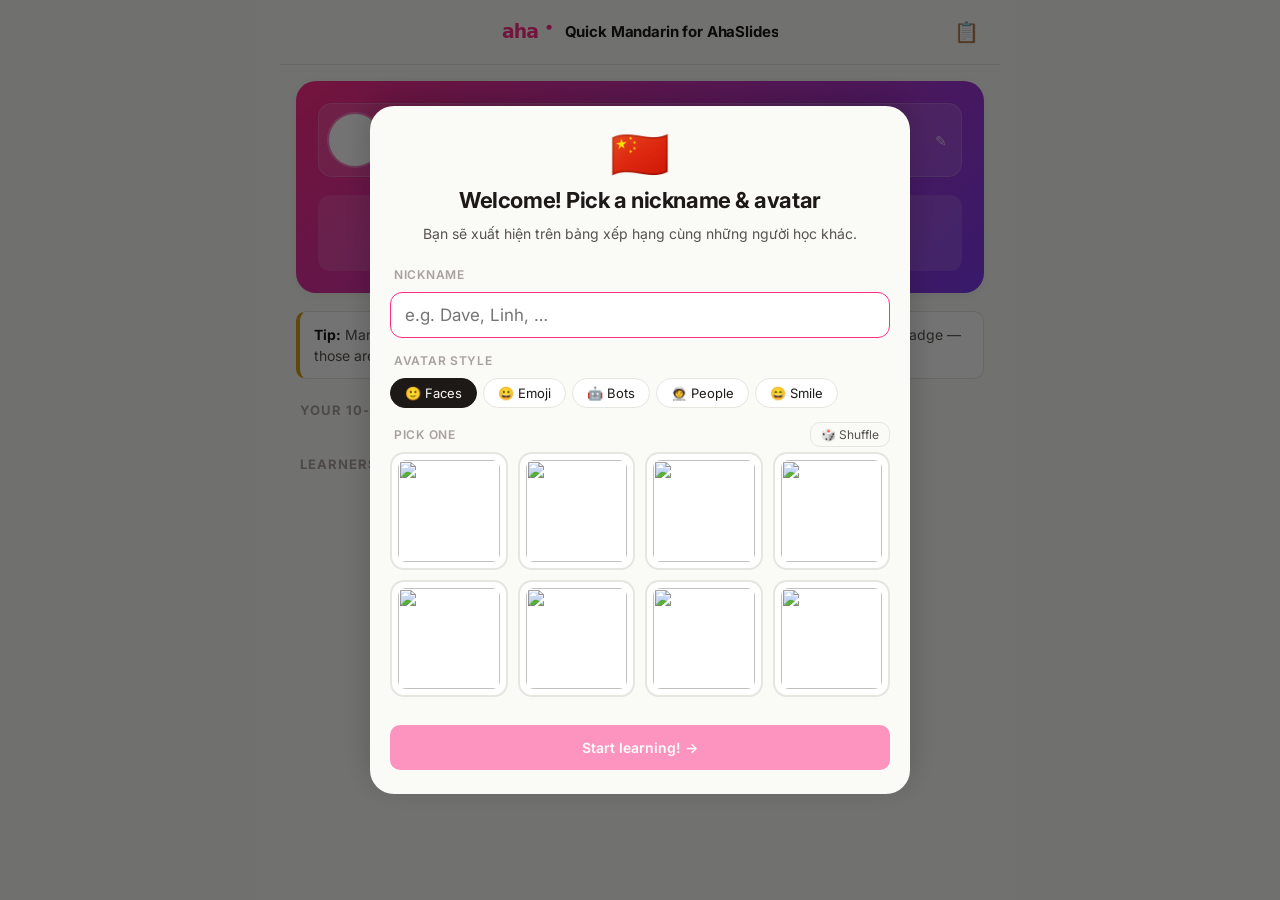
==== basic-mandarin-for-ahasliders/index.html @ 8d7c3f07 "Add Slack link preview (og:image) + workflow logo fetch - New og-card.png/svg generated at 1200x630 " ====
<!DOCTYPE html>
<html lang="en">
<head>
  <meta charset="UTF-8" />
  <meta name="viewport" content="width=device-width, initial-scale=1, viewport-fit=cover" />
  <meta name="theme-color" content="#FF2D87" />
  <title>Quick Mandarin for AhaSlides</title>
  <meta name="description" content="A 10-day countdown that teaches AhaSliders practical Mandarin for the China trip — tones, WeChat/Alipay, getting around, food, and emergencies. Uses Hán Việt cognates for Vietnamese speakers." />

  <!-- Open Graph (Slack, Facebook, LinkedIn link previews) -->
  <meta property="og:type" content="website" />
  <meta property="og:site_name" content="AhaSlides" />
  <meta property="og:title" content="Quick Mandarin for AhaSlides" />
  <meta property="og:description" content="A 10-day countdown for AhaSliders heading to China. 15 min/day · tones · WeChat & Alipay · live leaderboard." />
  <meta property="og:url" content="https://mrdungx.github.io/testzone/basic-mandarin-for-ahasliders/" />
  <meta property="og:image" content="https://mrdungx.github.io/testzone/basic-mandarin-for-ahasliders/og-card.png" />
  <meta property="og:image:width" content="1200" />
  <meta property="og:image:height" content="630" />
  <meta property="og:image:alt" content="Quick Mandarin for AhaSlides — 10 days, tones, 100+ phrases" />

  <!-- Twitter card -->
  <meta name="twitter:card" content="summary_large_image" />
  <meta name="twitter:title" content="Quick Mandarin for AhaSlides" />
  <meta name="twitter:description" content="A 10-day countdown for AhaSliders heading to China. 15 min/day · tones · WeChat & Alipay · live leaderboard." />
  <meta name="twitter:image" content="https://mrdungx.github.io/testzone/basic-mandarin-for-ahasliders/og-card.png" />

  <link rel="icon" type="image/svg+xml" href="aha-logo.svg" />
  <link rel="stylesheet" href="styles.css" />
  <link rel="preconnect" href="https://fonts.googleapis.com" />
  <link rel="preconnect" href="https://fonts.gstatic.com" crossorigin />
  <link rel="preconnect" href="https://api.dicebear.com" crossorigin />
  <link href="https://fonts.googleapis.com/css2?family=Noto+Sans+SC:wght@400;500;700&family=Inter:wght@400;500;600;700&display=swap" rel="stylesheet" />
</head>
<body>
  <header class="topbar">
    <button id="back-btn" class="icon-btn" aria-label="Back" hidden>←</button>
    <div class="brand">
      <img class="brand-logo" src="aha-logo.svg" alt="AhaSlides" width="70" height="28" />
      <h1 id="title">Quick Mandarin for AhaSlides</h1>
    </div>
    <button id="cheatsheet-btn" class="icon-btn" aria-label="Cheat sheet" title="Cheat sheet">📋</button>
  </header>

  <main id="app"></main>

  <template id="tpl-home">
    <section class="home">
      <div class="hero">
        <div class="hero-row">
          <button class="hero-profile" id="profile-chip" type="button" aria-label="Edit profile">
            <span class="hero-avatar" id="hero-avatar"></span>
            <span class="hero-name-block">
              <small>Bạn là</small>
              <strong id="hero-name">—</strong>
            </span>
            <span class="hero-edit">✎</span>
          </button>
        </div>
        <div class="hero-stats">
          <div><strong id="days-left">—</strong><span>days to trip</span></div>
          <div><strong id="words-learned">0</strong><span>words</span></div>
          <div><strong id="streak">0</strong><span>day streak</span></div>
        </div>
      </div>

      <div class="tip-card">
        <strong>Tip:</strong> Many Chinese words are nearly identical to Vietnamese (Hán Việt). Look for the <span class="hv-pill">HV</span> badge — those are essentially free for you.
      </div>

      <div class="section-row">
        <h3 class="section-h">Your 10-day plan</h3>
      </div>
      <ol id="lesson-list" class="lesson-list"></ol>

      <div class="section-row">
        <h3 class="section-h">Learners</h3>
        <span class="section-h-right" id="learners-status"></span>
      </div>
      <div id="leaderboard" class="leaderboard"></div>

      <div class="util-row">
        <button id="reset-btn" class="ghost-btn">Reset progress</button>
      </div>
    </section>
  </template>

  <template id="tpl-lesson">
    <section class="lesson">
      <div class="lesson-head">
        <span class="day-pill" id="day-pill"></span>
        <h2 id="lesson-title"></h2>
        <p class="lesson-sub" id="lesson-sub"></p>
      </div>

      <div id="lesson-body"></div>

      <div class="step-nav">
        <button id="prev-step" class="ghost-btn">← Back</button>
        <div class="progress-dots" id="progress-dots"></div>
        <button id="next-step" class="primary-btn">Next →</button>
      </div>
    </section>
  </template>

  <template id="tpl-cheatsheet">
    <section class="cheatsheet">
      <h2>📋 Trip Cheat Sheet</h2>
      <p class="cheat-sub">Mọi câu cần dùng, một trang. Bấm chữ Hán để nghe phát âm.</p>
      <div id="cheat-body"></div>
    </section>
  </template>

  <template id="tpl-onboarding">
    <div class="onboarding-backdrop">
      <div class="onboarding-card">
        <div class="onboarding-head">
          <div class="hero-flag">🇨🇳</div>
          <h2 id="onb-title">Welcome! Pick a nickname & avatar</h2>
          <p id="onb-sub">Bạn sẽ xuất hiện trên bảng xếp hạng cùng những người học khác.</p>
        </div>

        <label class="onb-label" for="onb-nickname">Nickname</label>
        <input id="onb-nickname" type="text" maxlength="20" placeholder="e.g. Dave, Linh, …" autocomplete="off" />

        <label class="onb-label">Avatar style</label>
        <div class="onb-styles" id="onb-styles"></div>

        <div class="onb-grid-head">
          <label class="onb-label">Pick one</label>
          <button type="button" class="ghost-btn small" id="onb-shuffle">🎲 Shuffle</button>
        </div>
        <div class="onb-avatars" id="onb-avatars"></div>

        <button class="primary-btn full" id="onb-submit" disabled>Start learning! →</button>
        <button type="button" class="ghost-btn full" id="onb-cancel" hidden>Cancel</button>
      </div>
    </div>
  </template>

  <script src="config.js"></script>
  <script src="lessons.js"></script>
  <script src="app.js"></script>
</body>
</html>
---- basic-mandarin-for-ahasliders/styles.css ----
:root {
  /* AhaSlides brand palette — Radical Pink + Violet (see Design Principles doc) */
  --bg: #fafaf7;
  --surface: #ffffff;
  --surface-2: #f4f4ef;
  --ink: #1c1917;
  --ink-soft: #57534e;
  --ink-faint: #a8a29e;
  --accent: #FF2D87;       /* Radical Pink */
  --accent-soft: #FFE4EF;
  --accent-deep: #C20E63;
  --violet: #7C3AED;       /* AhaSlides Violet — used in hero gradient */
  --gold: #d4a017;
  --green: #15803d;
  --green-soft: #dcfce7;
  --blue: #1d4ed8;
  --blue-soft: #dbeafe;
  --border: #e7e5e0;
  --shadow: 0 2px 8px rgba(0, 0, 0, 0.06);
  --radius: 14px;
  --radius-lg: 20px;
}

@media (prefers-color-scheme: dark) {
  :root {
    --bg: #14110f;
    --surface: #1f1c1a;
    --surface-2: #2a2623;
    --ink: #f5f5f4;
    --ink-soft: #d6d3d1;
    --ink-faint: #78716c;
    --accent: #FF6BAA;
    --accent-soft: #3b1828;
    --accent-deep: #FF2D87;
    --violet: #A78BFA;
    --green-soft: #14301c;
    --blue-soft: #1a2444;
    --gold: #facc15;
    --border: #3a3431;
    --shadow: 0 2px 12px rgba(0, 0, 0, 0.35);
  }
}

* { box-sizing: border-box; }

html, body {
  margin: 0;
  padding: 0;
  background: var(--bg);
  color: var(--ink);
  font-family: 'Inter', -apple-system, BlinkMacSystemFont, 'Segoe UI', Roboto, sans-serif;
  font-size: 16px;
  line-height: 1.5;
  -webkit-tap-highlight-color: transparent;
}

body {
  max-width: 720px;
  margin: 0 auto;
  padding-bottom: max(24px, env(safe-area-inset-bottom));
}

.topbar {
  position: sticky;
  top: 0;
  z-index: 10;
  display: flex;
  align-items: center;
  gap: 8px;
  padding: 14px 16px;
  padding-top: max(14px, env(safe-area-inset-top));
  background: var(--bg);
  border-bottom: 1px solid var(--border);
}

.brand {
  flex: 1;
  display: flex;
  align-items: center;
  justify-content: center;
  gap: 8px;
  min-width: 0;
}

.brand-logo {
  height: 22px;
  width: auto;
  flex-shrink: 0;
  display: block;
}

.topbar h1 {
  margin: 0;
  font-size: 15px;
  font-weight: 700;
  letter-spacing: -0.01em;
  white-space: nowrap;
  overflow: hidden;
  text-overflow: ellipsis;
}

@media (max-width: 380px) {
  .topbar h1 { font-size: 13px; }
}

.icon-btn {
  background: none;
  border: none;
  color: var(--ink);
  font-size: 20px;
  width: 36px;
  height: 36px;
  border-radius: 10px;
  cursor: pointer;
  display: inline-flex;
  align-items: center;
  justify-content: center;
}

.icon-btn:hover { background: var(--surface-2); }
.icon-btn[hidden] { visibility: hidden; display: inline-flex; }

main { padding: 16px; }

/* ----------------- Home ----------------- */

.hero {
  background: linear-gradient(135deg, var(--accent) 0%, var(--violet) 100%);
  color: #fff;
  border-radius: var(--radius-lg);
  padding: 22px;
  margin-bottom: 18px;
  box-shadow: var(--shadow);
}

.hero-row {
  display: flex;
  gap: 16px;
  align-items: center;
}

.hero-flag {
  font-size: 44px;
  line-height: 1;
}

.hero h2 {
  margin: 0 0 4px;
  font-size: 22px;
  letter-spacing: -0.02em;
}

.hero-sub {
  margin: 0;
  font-size: 14px;
  opacity: 0.88;
}

.hero-stats {
  display: grid;
  grid-template-columns: repeat(3, 1fr);
  gap: 8px;
  margin-top: 18px;
  background: rgba(255, 255, 255, 0.12);
  border-radius: 12px;
  padding: 12px;
}

.hero-stats > div {
  display: flex;
  flex-direction: column;
  align-items: center;
  text-align: center;
}

.hero-stats strong {
  font-size: 22px;
  font-weight: 700;
}

.hero-stats span {
  font-size: 11px;
  text-transform: uppercase;
  opacity: 0.85;
  letter-spacing: 0.05em;
  margin-top: 2px;
}

.tip-card {
  background: var(--surface);
  border: 1px solid var(--border);
  border-left: 4px solid var(--gold);
  padding: 12px 14px;
  border-radius: 10px;
  font-size: 14px;
  color: var(--ink-soft);
  margin-bottom: 22px;
}

.tip-card strong { color: var(--ink); }

.section-row {
  display: flex;
  align-items: baseline;
  justify-content: space-between;
  margin: 22px 4px 10px;
}

.section-row .section-h { margin: 0; }

.section-h {
  font-size: 13px;
  font-weight: 700;
  text-transform: uppercase;
  letter-spacing: 0.08em;
  color: var(--ink-faint);
  margin: 0 4px 10px;
}

.section-h-right {
  font-size: 11px;
  color: var(--ink-faint);
  letter-spacing: 0.04em;
}

.lesson-list {
  list-style: none;
  padding: 0;
  margin: 0 0 24px;
  display: flex;
  flex-direction: column;
  gap: 10px;
}

.lesson-card {
  background: var(--surface);
  border: 1px solid var(--border);
  border-radius: var(--radius);
  padding: 14px 16px;
  display: flex;
  align-items: center;
  gap: 14px;
  cursor: pointer;
  transition: transform 0.08s ease, box-shadow 0.08s ease;
}

.lesson-card:hover { transform: translateY(-1px); box-shadow: var(--shadow); }
.lesson-card:active { transform: translateY(0); }

.lesson-card.done {
  border-color: var(--green);
  background: var(--green-soft);
}

.lesson-card .day-num {
  flex-shrink: 0;
  width: 44px;
  height: 44px;
  border-radius: 12px;
  background: var(--accent-soft);
  color: var(--accent);
  font-weight: 700;
  font-size: 14px;
  display: flex;
  flex-direction: column;
  align-items: center;
  justify-content: center;
  line-height: 1;
}

.lesson-card .day-num small {
  font-size: 9px;
  text-transform: uppercase;
  opacity: 0.8;
  margin-bottom: 2px;
  letter-spacing: 0.05em;
}

.lesson-card.done .day-num {
  background: var(--green);
  color: #fff;
}

.lesson-card .meta { flex: 1; min-width: 0; }
.lesson-card .meta h4 { margin: 0; font-size: 16px; font-weight: 600; letter-spacing: -0.01em; }
.lesson-card .meta p { margin: 2px 0 0; font-size: 13px; color: var(--ink-soft); }
.lesson-card .check { font-size: 18px; color: var(--green); }

.util-row { display: flex; justify-content: center; padding: 8px 0 4px; }

.ghost-btn {
  background: none;
  border: 1px solid var(--border);
  color: var(--ink-soft);
  padding: 8px 14px;
  border-radius: 10px;
  font-size: 13px;
  cursor: pointer;
  font-family: inherit;
}

.ghost-btn:hover { background: var(--surface-2); }

.primary-btn {
  background: var(--accent);
  color: #fff;
  border: none;
  padding: 11px 22px;
  border-radius: 10px;
  font-size: 14px;
  font-weight: 600;
  cursor: pointer;
  font-family: inherit;
}

.primary-btn:hover { filter: brightness(1.05); }
.primary-btn:disabled { opacity: 0.5; cursor: not-allowed; }

/* ----------------- Lesson ----------------- */

.lesson-head { margin-bottom: 18px; }

.day-pill {
  display: inline-block;
  background: var(--accent-soft);
  color: var(--accent);
  padding: 4px 10px;
  border-radius: 999px;
  font-size: 12px;
  font-weight: 600;
  letter-spacing: 0.02em;
}

.lesson-head h2 {
  margin: 8px 0 4px;
  font-size: 24px;
  font-weight: 700;
  letter-spacing: -0.02em;
}

.lesson-sub { margin: 0; color: var(--ink-soft); font-size: 14px; }

.step-nav {
  display: flex;
  align-items: center;
  gap: 12px;
  margin-top: 24px;
  padding-top: 16px;
  border-top: 1px solid var(--border);
}

.step-nav .progress-dots {
  flex: 1;
  display: flex;
  justify-content: center;
  gap: 6px;
}

.progress-dots span {
  width: 7px;
  height: 7px;
  border-radius: 50%;
  background: var(--border);
  transition: background 0.15s;
}

.progress-dots span.active { background: var(--accent); }
.progress-dots span.done { background: var(--ink-soft); }

/* ----- Card content blocks ----- */

.intro-block {
  background: var(--surface);
  border: 1px solid var(--border);
  border-radius: var(--radius);
  padding: 18px;
}

.intro-block h3 { margin: 0 0 10px; font-size: 18px; }
.intro-block p { margin: 0 0 10px; color: var(--ink-soft); font-size: 15px; }
.intro-block p:last-child { margin-bottom: 0; }
.intro-block ul { margin: 8px 0; padding-left: 18px; color: var(--ink-soft); font-size: 15px; }
.intro-block li { margin-bottom: 6px; }
.intro-block .vn { color: var(--ink); font-weight: 500; }

.tones-table {
  display: grid;
  grid-template-columns: auto 1fr auto;
  gap: 4px 12px;
  font-size: 15px;
  margin: 8px 0;
}

.tones-table .hanzi {
  font-family: 'Noto Sans SC', sans-serif;
  font-size: 22px;
  font-weight: 500;
  color: var(--accent);
}

/* Vocab card */

.vocab-card {
  background: var(--surface);
  border: 1px solid var(--border);
  border-radius: var(--radius-lg);
  padding: 26px 22px;
  text-align: center;
  box-shadow: var(--shadow);
  position: relative;
}

.vocab-card .vocab-counter {
  position: absolute;
  top: 12px;
  right: 16px;
  font-size: 12px;
  color: var(--ink-faint);
  font-weight: 500;
}

.vocab-card .hanzi {
  font-family: 'Noto Sans SC', sans-serif;
  font-size: 64px;
  line-height: 1.1;
  font-weight: 500;
  color: var(--ink);
  margin: 6px 0 4px;
  cursor: pointer;
  user-select: none;
  display: inline-block;
}

.vocab-card .hanzi:active { color: var(--accent); }
.vocab-card .speaker-hint {
  display: block;
  font-size: 11px;
  color: var(--ink-faint);
  margin-bottom: 6px;
  letter-spacing: 0.04em;
}

.vocab-card .pinyin {
  font-size: 22px;
  color: var(--accent);
  font-weight: 500;
  margin: 0 0 14px;
}

.vocab-card .english {
  font-size: 17px;
  font-weight: 600;
  color: var(--ink);
  margin: 0 0 6px;
}

.vocab-card .vietnamese {
  font-size: 16px;
  color: var(--ink-soft);
  margin: 0 0 14px;
  font-style: italic;
}

.vocab-card .hv-block {
  background: var(--blue-soft);
  border-radius: 10px;
  padding: 10px 14px;
  font-size: 14px;
  color: var(--ink);
  text-align: left;
  margin-top: 8px;
  line-height: 1.45;
}

.vocab-card .hv-block .hv-pill {
  margin-right: 6px;
}

.hv-pill {
  display: inline-block;
  background: var(--blue);
  color: #fff;
  font-size: 10px;
  font-weight: 700;
  padding: 2px 6px;
  border-radius: 4px;
  letter-spacing: 0.05em;
  vertical-align: middle;
}

.vocab-card .note {
  background: var(--surface-2);
  border-radius: 10px;
  padding: 10px 14px;
  font-size: 13px;
  color: var(--ink-soft);
  text-align: left;
  margin-top: 10px;
}

.vocab-card .note strong { color: var(--ink); }

/* Quiz */

.quiz-card {
  background: var(--surface);
  border: 1px solid var(--border);
  border-radius: var(--radius-lg);
  padding: 22px;
  box-shadow: var(--shadow);
}

.quiz-q {
  font-size: 15px;
  color: var(--ink-soft);
  margin: 0 0 6px;
}

.quiz-prompt {
  font-family: 'Noto Sans SC', sans-serif;
  font-size: 44px;
  font-weight: 500;
  color: var(--ink);
  margin: 4px 0 4px;
}

.quiz-prompt.text-prompt {
  font-family: inherit;
  font-size: 22px;
  font-weight: 600;
}

.quiz-prompt-pinyin {
  font-size: 16px;
  color: var(--accent);
  margin: 0 0 18px;
}

.quiz-options {
  display: flex;
  flex-direction: column;
  gap: 10px;
}

.quiz-opt {
  background: var(--surface);
  border: 1.5px solid var(--border);
  border-radius: 12px;
  padding: 14px 16px;
  text-align: left;
  font-family: inherit;
  font-size: 15px;
  color: var(--ink);
  cursor: pointer;
  transition: all 0.12s ease;
}

.quiz-opt:hover:not(:disabled) { border-color: var(--ink-soft); }
.quiz-opt:disabled { cursor: not-allowed; }

.quiz-opt.correct {
  background: var(--green-soft);
  border-color: var(--green);
  color: var(--green);
  font-weight: 600;
}

.quiz-opt.wrong {
  background: var(--accent-soft);
  border-color: var(--accent);
  color: var(--accent);
}

.quiz-feedback {
  margin-top: 14px;
  font-size: 14px;
  color: var(--ink-soft);
  text-align: center;
  min-height: 20px;
}

/* Phrase card (for sentence-level practice) */

.phrase-card {
  background: var(--surface);
  border: 1px solid var(--border);
  border-radius: var(--radius);
  padding: 16px 18px;
  margin-bottom: 12px;
}

.phrase-card .hanzi {
  font-family: 'Noto Sans SC', sans-serif;
  font-size: 26px;
  font-weight: 500;
  color: var(--ink);
  cursor: pointer;
  display: inline-block;
  margin-bottom: 4px;
}

.phrase-card .hanzi:active { color: var(--accent); }
.phrase-card .pinyin { font-size: 15px; color: var(--accent); margin: 0 0 6px; }
.phrase-card .english { font-size: 14px; font-weight: 600; color: var(--ink); margin: 0 0 2px; }
.phrase-card .vietnamese { font-size: 14px; color: var(--ink-soft); font-style: italic; margin: 0; }

/* Done screen */

.done-card {
  text-align: center;
  padding: 36px 22px;
  background: var(--surface);
  border: 1px solid var(--border);
  border-radius: var(--radius-lg);
}

.done-card .icon { font-size: 56px; margin-bottom: 10px; }
.done-card h3 { margin: 0 0 6px; font-size: 22px; }
.done-card p { color: var(--ink-soft); margin: 0 0 18px; }
.done-card .score {
  font-size: 14px;
  color: var(--ink-soft);
  margin-bottom: 18px;
}
.done-card .score strong { color: var(--accent); font-size: 16px; }

/* Cheatsheet */

.cheatsheet h2 {
  margin: 0 0 6px;
  font-size: 24px;
  font-weight: 700;
}

.cheat-sub {
  color: var(--ink-soft);
  font-size: 14px;
  margin: 0 0 18px;
}

.cheat-section {
  margin-bottom: 22px;
}

.cheat-section h3 {
  font-size: 13px;
  font-weight: 700;
  text-transform: uppercase;
  letter-spacing: 0.08em;
  color: var(--accent);
  margin: 0 0 8px;
  padding-left: 4px;
}

.cheat-row {
  display: grid;
  grid-template-columns: minmax(0, 1.1fr) minmax(0, 1fr);
  gap: 8px 14px;
  padding: 10px 12px;
  background: var(--surface);
  border: 1px solid var(--border);
  border-radius: 10px;
  margin-bottom: 6px;
  align-items: center;
}

.cheat-row .cn { min-width: 0; }
.cheat-row .hanzi {
  font-family: 'Noto Sans SC', sans-serif;
  font-size: 20px;
  color: var(--ink);
  font-weight: 500;
  cursor: pointer;
  display: inline-block;
}
.cheat-row .hanzi:active { color: var(--accent); }
.cheat-row .pinyin { font-size: 12px; color: var(--accent); display: block; line-height: 1.2; }
.cheat-row .meaning .en { font-size: 14px; font-weight: 500; color: var(--ink); display: block; }
.cheat-row .meaning .vn { font-size: 13px; color: var(--ink-soft); font-style: italic; display: block; }

/* ----------------- Profile chip (in hero) ----------------- */

.hero-profile {
  display: flex;
  align-items: center;
  gap: 14px;
  width: 100%;
  background: rgba(255, 255, 255, 0.12);
  border: 1px solid rgba(255, 255, 255, 0.16);
  border-radius: 14px;
  padding: 10px 14px 10px 10px;
  color: #fff;
  font-family: inherit;
  text-align: left;
  cursor: pointer;
  transition: background 0.12s;
}

.hero-profile:hover { background: rgba(255, 255, 255, 0.18); }

.hero-avatar {
  width: 52px;
  height: 52px;
  border-radius: 50%;
  background: #fff;
  flex-shrink: 0;
  display: inline-block;
  background-size: cover;
  background-position: center;
  box-shadow: 0 0 0 2px rgba(255, 255, 255, 0.3);
}

.hero-name-block {
  flex: 1;
  display: flex;
  flex-direction: column;
  min-width: 0;
}

.hero-name-block small {
  font-size: 11px;
  text-transform: uppercase;
  letter-spacing: 0.08em;
  opacity: 0.7;
}

.hero-name-block strong {
  font-size: 18px;
  font-weight: 600;
  letter-spacing: -0.01em;
  overflow: hidden;
  text-overflow: ellipsis;
  white-space: nowrap;
}

.hero-edit {
  font-size: 14px;
  opacity: 0.7;
}

/* ----------------- Leaderboard ----------------- */

.leaderboard {
  display: flex;
  flex-direction: column;
  gap: 6px;
  margin-bottom: 22px;
}

.leaderboard-empty {
  background: var(--surface);
  border: 1px dashed var(--border);
  border-radius: var(--radius);
  padding: 18px;
  text-align: center;
  color: var(--ink-soft);
  font-size: 14px;
}

.leaderboard-row {
  background: var(--surface);
  border: 1px solid var(--border);
  border-radius: var(--radius);
  padding: 10px 12px;
  display: grid;
  grid-template-columns: 24px 44px 1fr auto;
  align-items: center;
  gap: 12px;
}

.leaderboard-row.you {
  background: var(--accent-soft);
  border-color: var(--accent);
}

.lb-rank {
  font-size: 13px;
  font-weight: 700;
  color: var(--ink-faint);
  text-align: center;
}

.leaderboard-row.you .lb-rank { color: var(--accent); }

.lb-rank.medal-1 { color: #d97706; font-size: 18px; }
.lb-rank.medal-2 { color: #6b7280; font-size: 18px; }
.lb-rank.medal-3 { color: #b45309; font-size: 18px; }

.lb-avatar {
  width: 40px;
  height: 40px;
  border-radius: 50%;
  background: var(--surface-2);
  background-size: cover;
  background-position: center;
  border: 1px solid var(--border);
}

.lb-info { min-width: 0; }

.lb-name {
  font-size: 15px;
  font-weight: 600;
  color: var(--ink);
  overflow: hidden;
  text-overflow: ellipsis;
  white-space: nowrap;
}

.lb-name .you-tag {
  font-size: 10px;
  font-weight: 700;
  background: var(--accent);
  color: #fff;
  padding: 2px 6px;
  border-radius: 4px;
  margin-left: 6px;
  letter-spacing: 0.04em;
}

.lb-stats {
  font-size: 12px;
  color: var(--ink-soft);
  margin-top: 2px;
}

.lb-stats .sep { opacity: 0.4; margin: 0 4px; }

.lb-right {
  font-size: 14px;
  font-weight: 700;
  color: var(--ink);
  text-align: right;
  white-space: nowrap;
}

.lb-right small {
  display: block;
  font-size: 10px;
  font-weight: 500;
  text-transform: uppercase;
  letter-spacing: 0.06em;
  color: var(--ink-faint);
  margin-top: 1px;
}

/* ----------------- Onboarding modal ----------------- */

.onboarding-backdrop {
  position: fixed;
  inset: 0;
  background: rgba(0, 0, 0, 0.55);
  display: flex;
  align-items: flex-end;
  justify-content: center;
  z-index: 100;
  padding: 0;
  animation: fadeIn 0.2s ease;
}

@keyframes fadeIn {
  from { opacity: 0; }
  to   { opacity: 1; }
}

@keyframes slideUp {
  from { transform: translateY(20px); opacity: 0; }
  to   { transform: translateY(0);    opacity: 1; }
}

.onboarding-card {
  background: var(--bg);
  width: 100%;
  max-width: 540px;
  max-height: 92vh;
  overflow-y: auto;
  border-radius: 24px 24px 0 0;
  padding: 24px 20px max(24px, env(safe-area-inset-bottom));
  animation: slideUp 0.25s ease;
  box-shadow: 0 -8px 32px rgba(0, 0, 0, 0.2);
}

@media (min-width: 600px) {
  .onboarding-backdrop { align-items: center; padding: 24px; }
  .onboarding-card { border-radius: 24px; }
}

.onboarding-head {
  text-align: center;
  margin-bottom: 22px;
}

.onboarding-head .hero-flag { font-size: 48px; margin-bottom: 6px; }

.onboarding-head h2 {
  margin: 0 0 6px;
  font-size: 22px;
  letter-spacing: -0.02em;
}

.onboarding-head p {
  margin: 0;
  color: var(--ink-soft);
  font-size: 14px;
}

.onb-label {
  display: block;
  font-size: 12px;
  font-weight: 600;
  text-transform: uppercase;
  letter-spacing: 0.06em;
  color: var(--ink-faint);
  margin: 14px 4px 8px;
}

#onb-nickname {
  width: 100%;
  background: var(--surface);
  border: 1.5px solid var(--border);
  border-radius: 12px;
  padding: 12px 14px;
  font-size: 17px;
  font-family: inherit;
  color: var(--ink);
  outline: none;
  transition: border-color 0.12s;
}

#onb-nickname:focus {
  border-color: var(--accent);
}

.onb-styles {
  display: flex;
  gap: 6px;
  overflow-x: auto;
  padding-bottom: 4px;
  -webkit-overflow-scrolling: touch;
}

.onb-style-tab {
  flex-shrink: 0;
  background: var(--surface);
  border: 1.5px solid var(--border);
  border-radius: 999px;
  padding: 6px 14px;
  font-size: 13px;
  color: var(--ink);
  cursor: pointer;
  font-family: inherit;
  transition: all 0.12s;
}

.onb-style-tab:hover { border-color: var(--ink-soft); }

.onb-style-tab.active {
  background: var(--ink);
  color: var(--bg);
  border-color: var(--ink);
}

.onb-grid-head {
  display: flex;
  align-items: baseline;
  justify-content: space-between;
}

.onb-avatars {
  display: grid;
  grid-template-columns: repeat(4, 1fr);
  gap: 10px;
  margin-bottom: 22px;
}

.onb-avatar-btn {
  aspect-ratio: 1;
  background: var(--surface);
  border: 2px solid var(--border);
  border-radius: 14px;
  padding: 6px;
  cursor: pointer;
  display: flex;
  align-items: center;
  justify-content: center;
  font-family: inherit;
  transition: transform 0.1s, border-color 0.1s;
  overflow: hidden;
}

.onb-avatar-btn:hover { transform: translateY(-1px); }

.onb-avatar-btn img,
.onb-avatar-btn object {
  width: 100%;
  height: 100%;
  border-radius: 8px;
  pointer-events: none;
}

.onb-avatar-btn.selected {
  border-color: var(--accent);
  background: var(--accent-soft);
  box-shadow: 0 0 0 3px rgba(255, 45, 135, 0.18);
}

.primary-btn.full,
.ghost-btn.full {
  width: 100%;
  padding: 14px;
  margin-top: 6px;
}

.ghost-btn.small { padding: 4px 10px; font-size: 12px; }
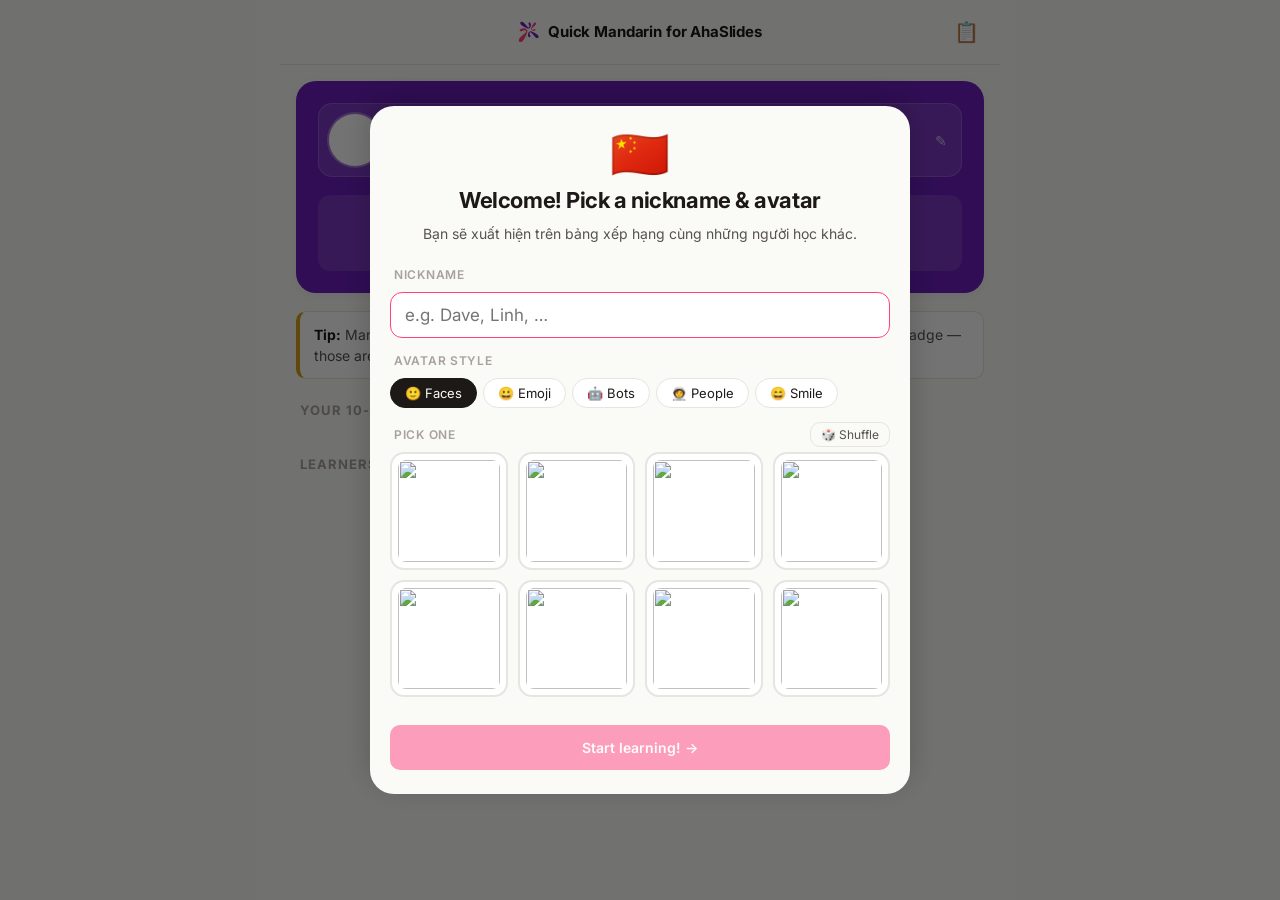
==== commit 732f2d2a: "Cache-bust logo and OG image references" ====
--- a/basic-mandarin-for-ahasliders/index.html
+++ b/basic-mandarin-for-ahasliders/index.html
@@ -13,7 +13,7 @@
   <meta property="og:title" content="Quick Mandarin for AhaSlides" />
   <meta property="og:description" content="A 10-day countdown for AhaSliders heading to China. 15 min/day · tones · WeChat & Alipay · live leaderboard." />
   <meta property="og:url" content="https://mrdungx.github.io/testzone/basic-mandarin-for-ahasliders/" />
-  <meta property="og:image" content="https://mrdungx.github.io/testzone/basic-mandarin-for-ahasliders/og-card.png" />
+  <meta property="og:image" content="https://mrdungx.github.io/testzone/basic-mandarin-for-ahasliders/og-card.png?v=2" />
   <meta property="og:image:width" content="1200" />
   <meta property="og:image:height" content="630" />
   <meta property="og:image:alt" content="Quick Mandarin for AhaSlides — 10 days, tones, 100+ phrases" />
@@ -22,9 +22,9 @@
   <meta name="twitter:card" content="summary_large_image" />
   <meta name="twitter:title" content="Quick Mandarin for AhaSlides" />
   <meta name="twitter:description" content="A 10-day countdown for AhaSliders heading to China. 15 min/day · tones · WeChat & Alipay · live leaderboard." />
-  <meta name="twitter:image" content="https://mrdungx.github.io/testzone/basic-mandarin-for-ahasliders/og-card.png" />
+  <meta name="twitter:image" content="https://mrdungx.github.io/testzone/basic-mandarin-for-ahasliders/og-card.png?v=2" />
 
-  <link rel="icon" type="image/svg+xml" href="aha-logo.svg" />
+  <link rel="icon" type="image/svg+xml" href="aha-logo.svg?v=2" />
   <link rel="stylesheet" href="styles.css" />
   <link rel="preconnect" href="https://fonts.googleapis.com" />
   <link rel="preconnect" href="https://fonts.gstatic.com" crossorigin />
@@ -35,7 +35,7 @@
   <header class="topbar">
     <button id="back-btn" class="icon-btn" aria-label="Back" hidden>←</button>
     <div class="brand">
-      <img class="brand-logo" src="aha-logo.svg" alt="AhaSlides" width="70" height="28" />
+      <img class="brand-logo" src="aha-logo.svg?v=2" alt="AhaSlides" width="26" height="26" />
       <h1 id="title">Quick Mandarin for AhaSlides</h1>
     </div>
     <button id="cheatsheet-btn" class="icon-btn" aria-label="Cheat sheet" title="Cheat sheet">📋</button>
--- a/basic-mandarin-for-ahasliders/styles.css
+++ b/basic-mandarin-for-ahasliders/styles.css
@@ -1,15 +1,16 @@
 :root {
-  /* AhaSlides brand palette — Radical Pink + Violet (see Design Principles doc) */
+  /* AhaSlides brand palette — sampled from the official logo (FF4081 / 6A1EBB / 1A1A2E) */
   --bg: #fafaf7;
   --surface: #ffffff;
   --surface-2: #f4f4ef;
   --ink: #1c1917;
   --ink-soft: #57534e;
   --ink-faint: #a8a29e;
-  --accent: #FF2D87;       /* Radical Pink */
-  --accent-soft: #FFE4EF;
-  --accent-deep: #C20E63;
-  --violet: #7C3AED;       /* AhaSlides Violet — used in hero gradient */
+  --accent: #FF4081;       /* Radical Pink */
+  --accent-soft: #FFE0EC;
+  --accent-deep: #C2185B;
+  --violet: #6A1EBB;       /* AhaSlides Violet */
+  --deep-space: #1A1A2E;   /* Deep Space Blue */
   --gold: #d4a017;
   --green: #15803d;
   --green-soft: #dcfce7;
@@ -29,10 +30,11 @@
     --ink: #f5f5f4;
     --ink-soft: #d6d3d1;
     --ink-faint: #78716c;
-    --accent: #FF6BAA;
+    --accent: #FF6BA0;
     --accent-soft: #3b1828;
-    --accent-deep: #FF2D87;
-    --violet: #A78BFA;
+    --accent-deep: #FF4081;
+    --violet: #9F6CE8;
+    --deep-space: #0F0F1F;
     --green-soft: #14301c;
     --blue-soft: #1a2444;
     --gold: #facc15;
@@ -125,7 +127,7 @@
 /* ----------------- Home ----------------- */
 
 .hero {
-  background: linear-gradient(135deg, var(--accent) 0%, var(--violet) 100%);
+  background: var(--violet);
   color: #fff;
   border-radius: var(--radius-lg);
   padding: 22px;
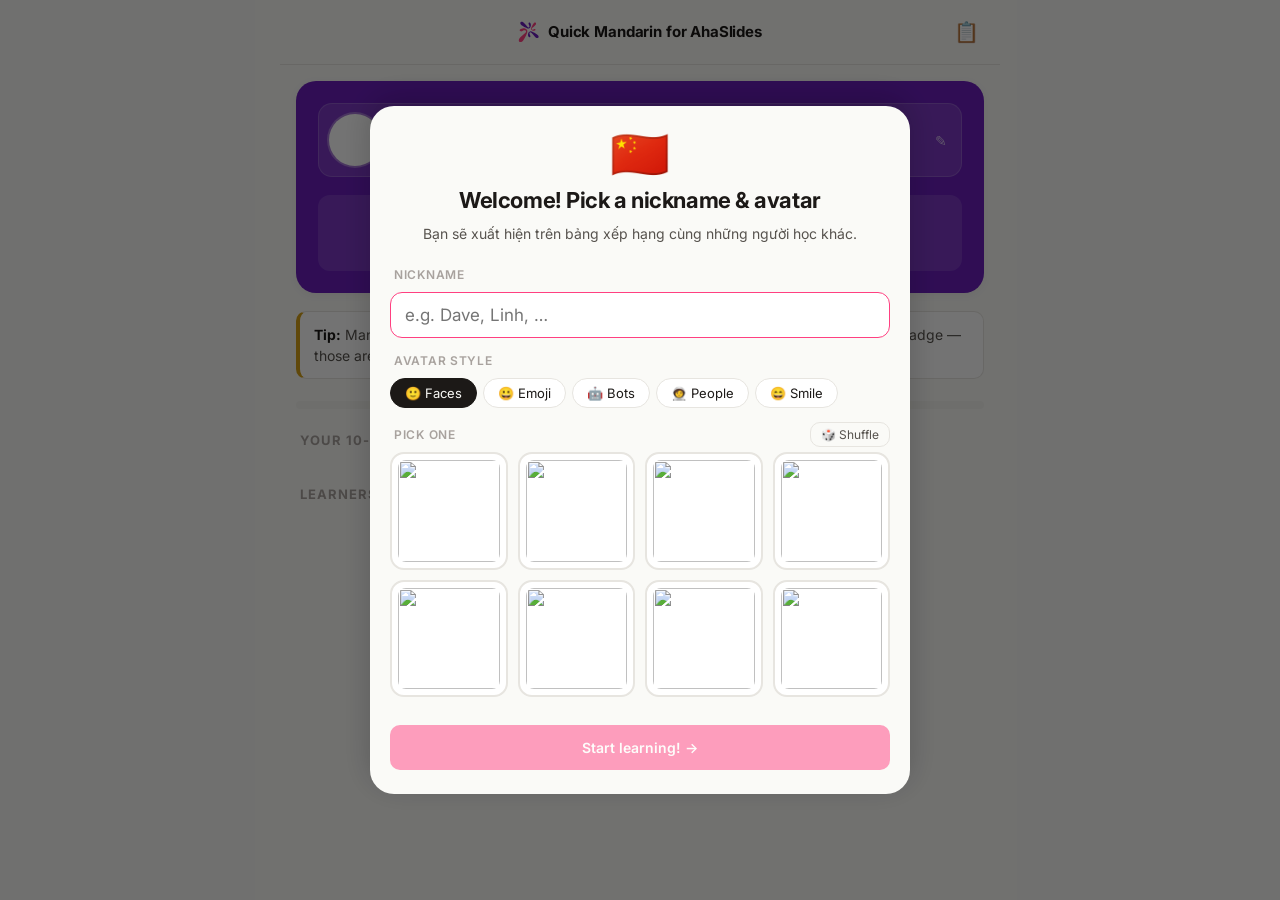
==== commit 327fea5d: "Add Japanese module with per-language switcher Lessons: - Wrapped existing Mandarin content in MODUL" ====
--- a/basic-mandarin-for-ahasliders/index.html
+++ b/basic-mandarin-for-ahasliders/index.html
@@ -25,7 +25,12 @@
   <meta name="twitter:image" content="https://mrdungx.github.io/testzone/basic-mandarin-for-ahasliders/og-card.png?v=2" />
 
   <link rel="icon" type="image/svg+xml" href="aha-logo.svg?v=2" />
-  <link rel="stylesheet" href="styles.css" />
+  <link rel="apple-touch-icon" href="icon-180.png" />
+  <link rel="manifest" href="manifest.json" />
+  <meta name="apple-mobile-web-app-capable" content="yes" />
+  <meta name="apple-mobile-web-app-status-bar-style" content="black-translucent" />
+  <meta name="apple-mobile-web-app-title" content="Quick Mandarin" />
+  <link rel="stylesheet" href="styles.css?v=7" />
   <link rel="preconnect" href="https://fonts.googleapis.com" />
   <link rel="preconnect" href="https://fonts.gstatic.com" crossorigin />
   <link rel="preconnect" href="https://api.dicebear.com" crossorigin />
@@ -66,6 +71,8 @@
       <div class="tip-card">
         <strong>Tip:</strong> Many Chinese words are nearly identical to Vietnamese (Hán Việt). Look for the <span class="hv-pill">HV</span> badge — those are essentially free for you.
       </div>
+
+      <div id="module-switcher" class="module-switcher"></div>
 
       <div class="section-row">
         <h3 class="section-h">Your 10-day plan</h3>
@@ -137,8 +144,15 @@
     </div>
   </template>
 
-  <script src="config.js"></script>
-  <script src="lessons.js"></script>
-  <script src="app.js"></script>
+  <script src="config.js?v=7"></script>
+  <script src="lessons.js?v=7"></script>
+  <script src="app.js?v=7"></script>
+  <script>
+    if ('serviceWorker' in navigator) {
+      window.addEventListener('load', () => {
+        navigator.serviceWorker.register('sw.js').catch(() => {});
+      });
+    }
+  </script>
 </body>
 </html>
--- a/basic-mandarin-for-ahasliders/styles.css
+++ b/basic-mandarin-for-ahasliders/styles.css
@@ -45,6 +45,10 @@
 
 * { box-sizing: border-box; }
 
+html {
+  overflow-x: hidden;
+}
+
 html, body {
   margin: 0;
   padding: 0;
@@ -60,6 +64,8 @@
   max-width: 720px;
   margin: 0 auto;
   padding-bottom: max(24px, env(safe-area-inset-bottom));
+  overflow-wrap: break-word;
+  word-wrap: break-word;
 }
 
 .topbar {
@@ -93,6 +99,7 @@
 
 .topbar h1 {
   margin: 0;
+  min-width: 0;
   font-size: 15px;
   font-weight: 700;
   letter-spacing: -0.01em;
@@ -200,6 +207,48 @@
 }
 
 .tip-card strong { color: var(--ink); }
+
+/* ----------------- Module (language) switcher ----------------- */
+
+.module-switcher {
+  display: flex;
+  gap: 8px;
+  margin: 4px 0 16px;
+  padding: 4px;
+  background: var(--surface-2);
+  border-radius: 14px;
+}
+
+.module-pill {
+  flex: 1;
+  display: inline-flex;
+  align-items: center;
+  justify-content: center;
+  gap: 6px;
+  padding: 9px 10px;
+  background: transparent;
+  border: none;
+  border-radius: 10px;
+  font-family: inherit;
+  font-size: 14px;
+  font-weight: 600;
+  color: var(--ink-soft);
+  cursor: pointer;
+  transition: background 0.15s, color 0.15s;
+}
+
+.module-pill:hover { color: var(--ink); }
+
+.module-pill.active {
+  background: var(--surface);
+  color: var(--ink);
+  box-shadow: 0 1px 3px rgba(0, 0, 0, 0.06);
+}
+
+.module-pill .module-flag {
+  font-size: 17px;
+  line-height: 1;
+}
 
 .section-row {
   display: flex;
@@ -353,17 +402,22 @@
 
 .step-nav .progress-dots {
   flex: 1;
-  display: flex;
+  min-width: 0;
+  display: flex;
+  flex-wrap: wrap;
   justify-content: center;
-  gap: 6px;
+  align-content: center;
+  gap: 5px;
+  overflow: hidden;
 }
 
 .progress-dots span {
-  width: 7px;
-  height: 7px;
+  width: 5px;
+  height: 5px;
   border-radius: 50%;
   background: var(--border);
   transition: background 0.15s;
+  flex-shrink: 0;
 }
 
 .progress-dots span.active { background: var(--accent); }
@@ -431,6 +485,9 @@
   cursor: pointer;
   user-select: none;
   display: inline-block;
+  max-width: 100%;
+  overflow-wrap: anywhere;
+  word-break: break-word;
 }
 
 .vocab-card .hanzi:active { color: var(--accent); }
@@ -524,6 +581,8 @@
   font-weight: 500;
   color: var(--ink);
   margin: 4px 0 4px;
+  overflow-wrap: anywhere;
+  word-break: break-word;
 }
 
 .quiz-prompt.text-prompt {
